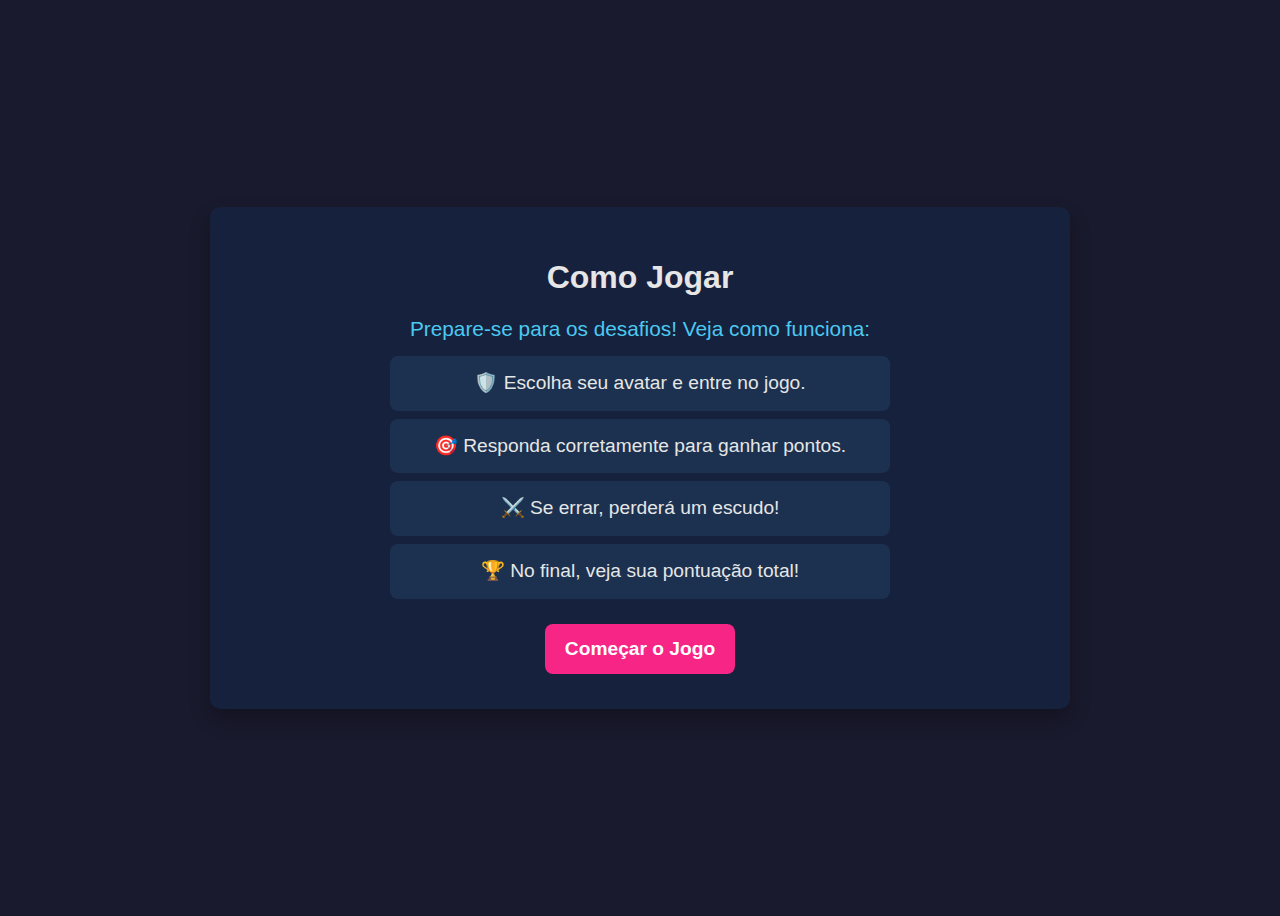
==== explanation.html @ 228d700c "Atualizando meu jogo" ====
<!DOCTYPE html>
<html lang="pt">
<head>
    <meta charset="UTF-8">
    <title>Explicação do Jogo</title>
    <link rel="stylesheet" href="styles.css">
</head>
<body>
    <div id="game-container">
        <div class="screen">
            <h1>Como Jogar</h1>
            <p class="explanation-text">
                Prepare-se para os desafios! Veja como funciona:
            </p>
            <ul class="explanation-list">
                <li>🛡️ Escolha seu avatar e entre no jogo.</li>
                <li>🎯 Responda corretamente para ganhar pontos.</li>
                <li>⚔️ Se errar, perderá um escudo!</li>
                <li>🏆 No final, veja sua pontuação total!</li>
            </ul>
            <button class="btn" onclick="startGame()">Começar o Jogo</button>
        </div>
    </div>

    <script>
        function startGame() {
            window.location.href = "avatar.html";
        }
    </script>
</body>
</html>
---- styles.css ----
* {
    
    padding: 0;
    box-sizing: border-box;
    font-family: 'Segoe UI', Tahoma, Geneva, Verdana, sans-serif;
}

body {
    background-color: #1a1a2e;
    color: #e6e6e6;
    text-align: center;
}

#game-container {
    max-width: 900px;
    margin: 0 auto;
    padding: 20px;
    min-height: 100vh;
    display: flex;
    flex-direction: column;
    justify-content: center;
}

.screen {
    background-color: #16213e;
    border-radius: 10px;
    padding: 30px;
    box-shadow: 0 10px 20px rgba(0, 0, 0, 0.3);
    animation: fadeIn 0.5s ease-in-out;
}

.options-grid {
    display: flex;
    flex-wrap: wrap;
    justify-content: center;
    gap: 15px;
}

.btn {
    background-color: #4361ee;
    color: white;
    border: none;
    padding: 15px 25px;
    font-size: 1.1rem;
    margin: 5px;
    border-radius: 8px;
    cursor: pointer;
    font-weight: bold;
    transition: background-color 0.3s, transform 0.2s;
}

.btn:hover {
    background-color: #3a56d4;
    transform: translateY(-2px);
}

.avatar-display {
    font-size: 3rem;
    margin-bottom: 10px;
}

@keyframes fadeIn {
    from { opacity: 0; }
    to { opacity: 1; }
}

input[type="text"] {
    width: 80%;
    padding: 15px;
    border: 2px solid #4cc9f0;
    border-radius: 10px;
    background-color: #0f3460;
    color: white;
    font-size: 1.2rem;
    text-align: center;
    outline: none;
    margin-bottom: 20px;
}

input[type="text"]::placeholder {
    color: #b0c7e4;
}

input[type="text"]:focus {
    border-color: #f72585;
    box-shadow: 0 0 10px #f72585;
}

.avatar-selection {
    display: flex;
    justify-content: center;
    flex-wrap: wrap;
    gap: 20px;
    margin: 30px 0;
}

.avatar {
    width: 120px;
    height: 120px;
    font-size: 3rem;
    border-radius: 50%;
    border: 5px solid #f72585;
    background-color: pink;
    display: flex;
    align-items: center;
    justify-content: center;
    cursor: pointer;
    transition: transform 0.3s, box-shadow 0.3s;
}

.avatar:hover {
    transform: scale(1.1);
    box-shadow: 0 0 15px #f72585;
}

/* Estilização dos escudos */
#shields {
    font-size: 2.5rem;  /* Escudos maiores */
    margin: 15px 0;
    text-align: center;
}

/* Estilização do texto "Escudos:" */
.player-info p {
    font-size: 1.2rem;
    color: #f72585;
    font-weight: bold;
    margin-bottom: 5px;
}

/* BOTÕES */
.button-container {
    display: flex;
    justify-content: center;
    gap: 15px;
    margin-top: 15px;
}

#nextButton,
#scoreButton {
    background-color: #a556ef;
    padding: 10px 15px; /* Reduz um pouco o padding para ajustar o espaço interno */
    font-size: 1rem; /* Diminui levemente o tamanho do texto */
    border: none;
    color: white;
    cursor: pointer;
    border-radius: 6px; /* Mantém um leve arredondamento */
    width: 140px; /* Define um tamanho menor para o botão */
    max-width: 100%;
    font-weight: bold;
    transition: background 0.3s ease, transform 0.2s;
    text-align: center;
    white-space: normal; /* Permite a quebra de linha */
    word-wrap: break-word; /* Garante que o texto se ajuste */
    line-height: 1.2; /* Ajusta o espaçamento do texto */
    display: flex;
    flex-direction: column; /* Garante que o texto quebre naturalmente */
    justify-content: center;
    align-items: center;
}

#scoreButton:hover {
    background-color: #930cc0;
    transform: translateY(-2px);
}

#scoreButton {
    background-color: #5bc7e5 !important; /* Roxo */
}

#scoreButton:hover {
    background-color: #1981dc !important; /* Roxo mais escuro ao passar o mouse */
}



#nextButton {
    background-color: #4CAF50;
}

#nextButton:hover {
    background-color: #45a049;
}

#scoreButton {
    background-color: #f72585;
}

#scoreButton:hover {
    background-color: #e61a5f;
}

/* POPUP STRIDE */
#popup-stride {
    position: fixed;
    top: 50%;
    left: 50%;
    transform: translate(-50%, -50%);
    background: transparent; /* Fundo transparente */
    color: black; /* Cor do texto */
    padding: 0; /* Remover padding */
    border: none; /* Remover contorno */
    z-index: 1000;
    width: 80%; /* Largura ajustada */
    max-width: 450px; /* Largura máxima ajustada */
    display: none; /* Escondido por padrão */
    /* animation: fadeIn 0.3s ease-in-out; Animação de entrada */
}


/* Conteúdo do popup */
.stride-content {
    background: rgba(255, 255, 255, 0.9); /* Fundo branco com leve transparência */
    border-radius: 12px; /* Bordas arredondadas */
    padding: 25px; /* Padding para o conteúdo */
    box-shadow: 0 4px 20px rgba(0, 0, 0, 0.2); /* Sombra leve para destacar */
}

/* Título do popup */
#popup-stride h2 {
    color: #f72585; /* Cor do título */
    font-size: 1.8rem;
    margin-bottom: 12px;
}

/* Texto da categoria STRIDE */
#popup-stride p {
    font-size: 1.2rem;
    color: #4cc9f0; /* Cor do texto da categoria */
    font-weight: bold;
    margin-bottom: 15px;
}

/* Botão de avançar */
#popup-stride button {
    margin-top: 15px;
    padding: 12px;
    background: #f72585; /* Cor do botão */
    color: white;
    border: none;
    cursor: pointer;
    border-radius: 8px;
    width: 150px;
    font-size: 1.1rem;
    font-weight: bold;
    transition: background 0.3s ease;
}

#popup-stride button:hover {
    background: #e61a5f; /* Cor do botão ao passar o mouse */
}

/* Estilo da descrição */
.stride-description {
    font-size: 0.9rem; /* Tamanho da descrição */
    color: #4cc9f0; /* Cor do texto da descrição */
    margin-top: 5px; /* Espaçamento acima da descrição */
}

/* Esconde o popup ao carregar */
.popup.hidden {
    display: none !important;
}

.popup {
    display: none;
    position: fixed;
    top: 0;
    left: 0;
    width: 100%;
    height: 100%;
    background-color: rgba(0, 0, 0, 0.7);
    z-index: 1000;
}

.popup-content {
    position: absolute;
    top: 50%;
    left: 50%;
    transform: translate(-50%, -50%);
    background-color: white;
    padding: 20px;
    border-radius: 8px;
    text-align: center;
}

.navigation-buttons {
    margin-top: 20px;
}

.game-header {
    text-align: center;
    margin-bottom: 20px;
}

.player-info {
    display: flex;
    flex-direction: column;
    align-items: center;
    gap: 10px;
}

.stride-popup {
    display: none;
    position: fixed;
    top: 0;
    left: 0;
    width: 100%;
    height: 100%;
    background: rgba(255, 255, 255, 0.9);
    z-index: 1000;
    justify-content: center;
    align-items: center;
}

.stride-content {
    background: white;
    padding: 25px;
    border-radius: 12px;
    box-shadow: 0 4px 20px rgba(0, 0, 0, 0.2);
    text-align: center;
    width: 80%;
    max-width: 450px;
    animation: fadeIn 0.3s ease-in-out;
}

.stride-content h2 {
    color: #f72585;
    font-size: 1.8rem;
    margin-bottom: 12px;
}

.stride-content p {
    font-size: 1.2rem;
    color: #4cc9f0;
    font-weight: bold;
    margin-bottom: 15px;
}

.stride-content button {
    margin-top: 15px;
    padding: 12px;
    background: #f72585;
    color: white;
    border: none;
    cursor: pointer;
    border-radius: 8px;
    width: 150px;
    font-size: 1.1rem;
    font-weight: bold;
    transition: background 0.3s ease;
}

.stride-content button:hover {
    background: #e61a5f;
}

/* Estilo para o container do input */
.name-input-container {
    display: flex;
    align-items: center;
    gap: 10px;
}

/* Estilo do input com erro */
#playerName.error {
    border-color: #f72585;
    animation: shake 0.5s ease-in-out;
}

/* Mensagem de erro estilizada */
.error-message {
    color: #f72585;
    font-size: 0.9rem;
    margin-top: 8px;
    opacity: 0;
    animation: fadeIn 0.3s ease forwards;
}

/* Animações */
@keyframes shake {
    0%, 100% { transform: translateX(0); }
    25% { transform: translateX(-10px); }
    75% { transform: translateX(10px); }
}

@keyframes fadeIn {
    from { 
        opacity: 0;
        transform: translateY(-10px);
    }
    to { 
        opacity: 1;
        transform: translateY(0);
    }
}

/* Responsividade */
@media (max-width: 600px) {
    .stride-content {
        width: 85%;
        padding: 20px;
    }
    
    .stride-content h3 {
        font-size: 1.2em;
    }
    
    .stride-content p {
        font-size: 1.4em;
    }
}

/* ESTILO DA TELA DE EXPLICAÇÃO */
.explanation-screen {
    display: flex;
    flex-direction: column;
    align-items: center;
    justify-content: center;
    background: rgba(255, 255, 255, 0.9); /* Fundo branco com leve transparência */
    border-radius: 12px; /* Bordas arredondadas */
    padding: 25px; /* Padding para o conteúdo */
    box-shadow: 0 4px 20px rgba(0, 0, 0, 0.2); /* Sombra leve para destacar */
    width: 80%; /* Largura ajustada */
    max-width: 450px; /* Largura máxima ajustada */
    margin: auto; /* Centralizar na tela */
    text-align: center; /* Centralizar texto */
}

.explanation-screen h2 {
    color: #f72585; /* Cor do título */
    font-size: 1.8rem;
    margin-bottom: 12px;
}

.explanation-screen p {
    font-size: 1.2rem;
    color: #333; /* Cor do texto */
    margin-bottom: 15px;
}

.explanation-screen ul {
    list-style-type: none; /* Remover marcadores da lista */
    padding: 0; /* Remover padding */
}

.explanation-screen li {
    font-size: 1.1rem;
    color: #4cc9f0; /* Cor do texto da lista */
    margin: 5px 0; /* Espaçamento entre itens da lista */
}

.explanation-screen button {
    margin-top: 15px;
    padding: 12px;
    background: #f72585; /* Cor do botão */
    color: white;
    border: none;
    cursor: pointer;
    border-radius: 8px;
    width: 150px;
    font-size: 1.1rem;
    font-weight: bold;
    transition: background 0.3s ease;
}

.explanation-screen button:hover {
    background: #e61a5f; /* Cor do botão ao passar o mouse */
}

/* Estilização da tela de explicação */
#game-container {
    max-width: 900px;
    margin: 0 auto;
    padding: 20px;
    min-height: 100vh;
    display: flex;
    flex-direction: column;
    justify-content: center;
}

.screen {
    background-color: #16213e;
    border-radius: 10px;
    padding: 30px;
    box-shadow: 0 10px 20px rgba(0, 0, 0, 0.3);
    text-align: center;
    animation: fadeIn 0.5s ease-in-out;
}

.explanation-text {
    font-size: 1.3rem;
    color: #4cc9f0;
    margin-bottom: 15px;
}

.explanation-list {
    list-style: none;
    padding: 0;
    font-size: 1.2rem;
    text-align: center;
    color: #e6e6e6;
    line-height: 1.6;
    max-width: 500px;
    margin: 0 auto 20px auto;
}

.explanation-list li {
    background: rgba(76, 201, 240, 0.1);
    padding: 12px;
    margin-bottom: 8px;
    border-radius: 8px;
    display: flex;
    align-items: center;
    justify-content: center;
    gap: 10px;
}

/* Ajuste para o botão */
.btn {
    background-color: #f72585;
    padding: 12px 24px;
    font-size: 1.2rem;
    border: none;
    color: white;
    cursor: pointer;
    border-radius: 8px;
    transition: background-color 0.3s, transform 0.2s;
}

.btn:hover {
    background-color: #e61a5f;
    transform: translateY(-2px);
}

.name-input-container {
    display: flex;
    flex-direction: column; /* Empilha os elementos verticalmente */
    align-items: center;
    gap: 10px; /* Espaço entre input e botão */
    margin-top: 20px; /* Ajuste para abaixar o input */
}

.name-error {
    color: #f72585;
    font-size: 0.9rem;
    margin-top: 5px;
    text-align: center;
}

/* Ajuste para centralizar corretamente */
input[type="text"] {
    width: 80%;
    padding: 12px;
    border: 2px solid #4cc9f0;
    border-radius: 10px;
    background-color: #0f3460;
    color: white;
    font-size: 1.2rem;
    text-align: center;
    outline: none;
}

/* Animação de erro */
.error {
    border-color: #f72585 !important;
    animation: shake 0.3s ease-in-out;
}

@keyframes shake {
    0%, 100% { transform: translateX(0); }
    25% { transform: translateX(-5px); }
    50% { transform: translateX(5px); }
    75% { transform: translateX(-5px); }
}


/* Remova qualquer margem global */
* {
    padding: 0;
    box-sizing: border-box;
    font-family: 'Segoe UI', Tahoma, Geneva, Verdana, sans-serif;
}

/* Alinha input e botão corretamente */
.name-input-container {
    display: flex;
    align-items: center; /* Garante que fiquem na mesma altura */
    justify-content: center; /* Centraliza na horizontal */
    gap: 10px; /* Espaço entre input e botão */
    margin-top: 20px; /* Ajuste de altura */
    width: 100%;
}

/* Define mesma altura para input e botão */
input[type="text"] {
    width: 60%;
    padding: 12px;
    border: 2px solid #4cc9f0;
    border-radius: 10px;
    background-color: #0f3460;
    color: white;
    font-size: 1.2rem;
    text-align: center;
    outline: none;
    height: 50px; /* Mantém a altura uniforme */
}

/* Botão com mesma altura do input */
.btn {
    padding: 12px 20px;
    font-size: 1.2rem;
    height: 50px; /* Igual ao input */
    border: none;
    border-radius: 8px;
    cursor: pointer;
    font-weight: bold;
}
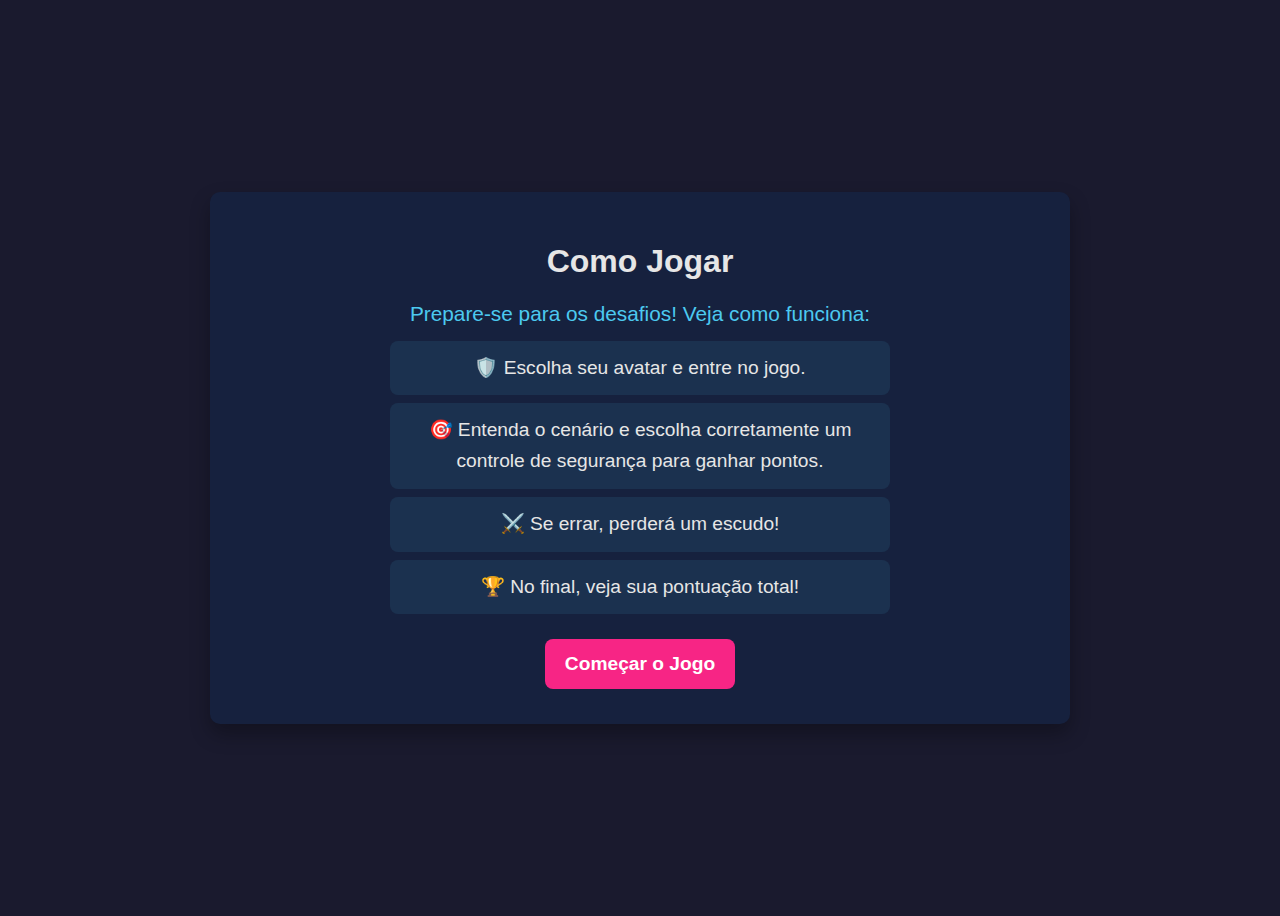
==== commit 1ae7c213: "Update explanation.html" ====
--- a/explanation.html
+++ b/explanation.html
@@ -14,7 +14,7 @@
             </p>
             <ul class="explanation-list">
                 <li>🛡️ Escolha seu avatar e entre no jogo.</li>
-                <li>🎯 Responda corretamente para ganhar pontos.</li>
+               <li>🎯 Entenda o cenário e escolha corretamente um controle de segurança para ganhar pontos.</li>
                 <li>⚔️ Se errar, perderá um escudo!</li>
                 <li>🏆 No final, veja sua pontuação total!</li>
             </ul>
